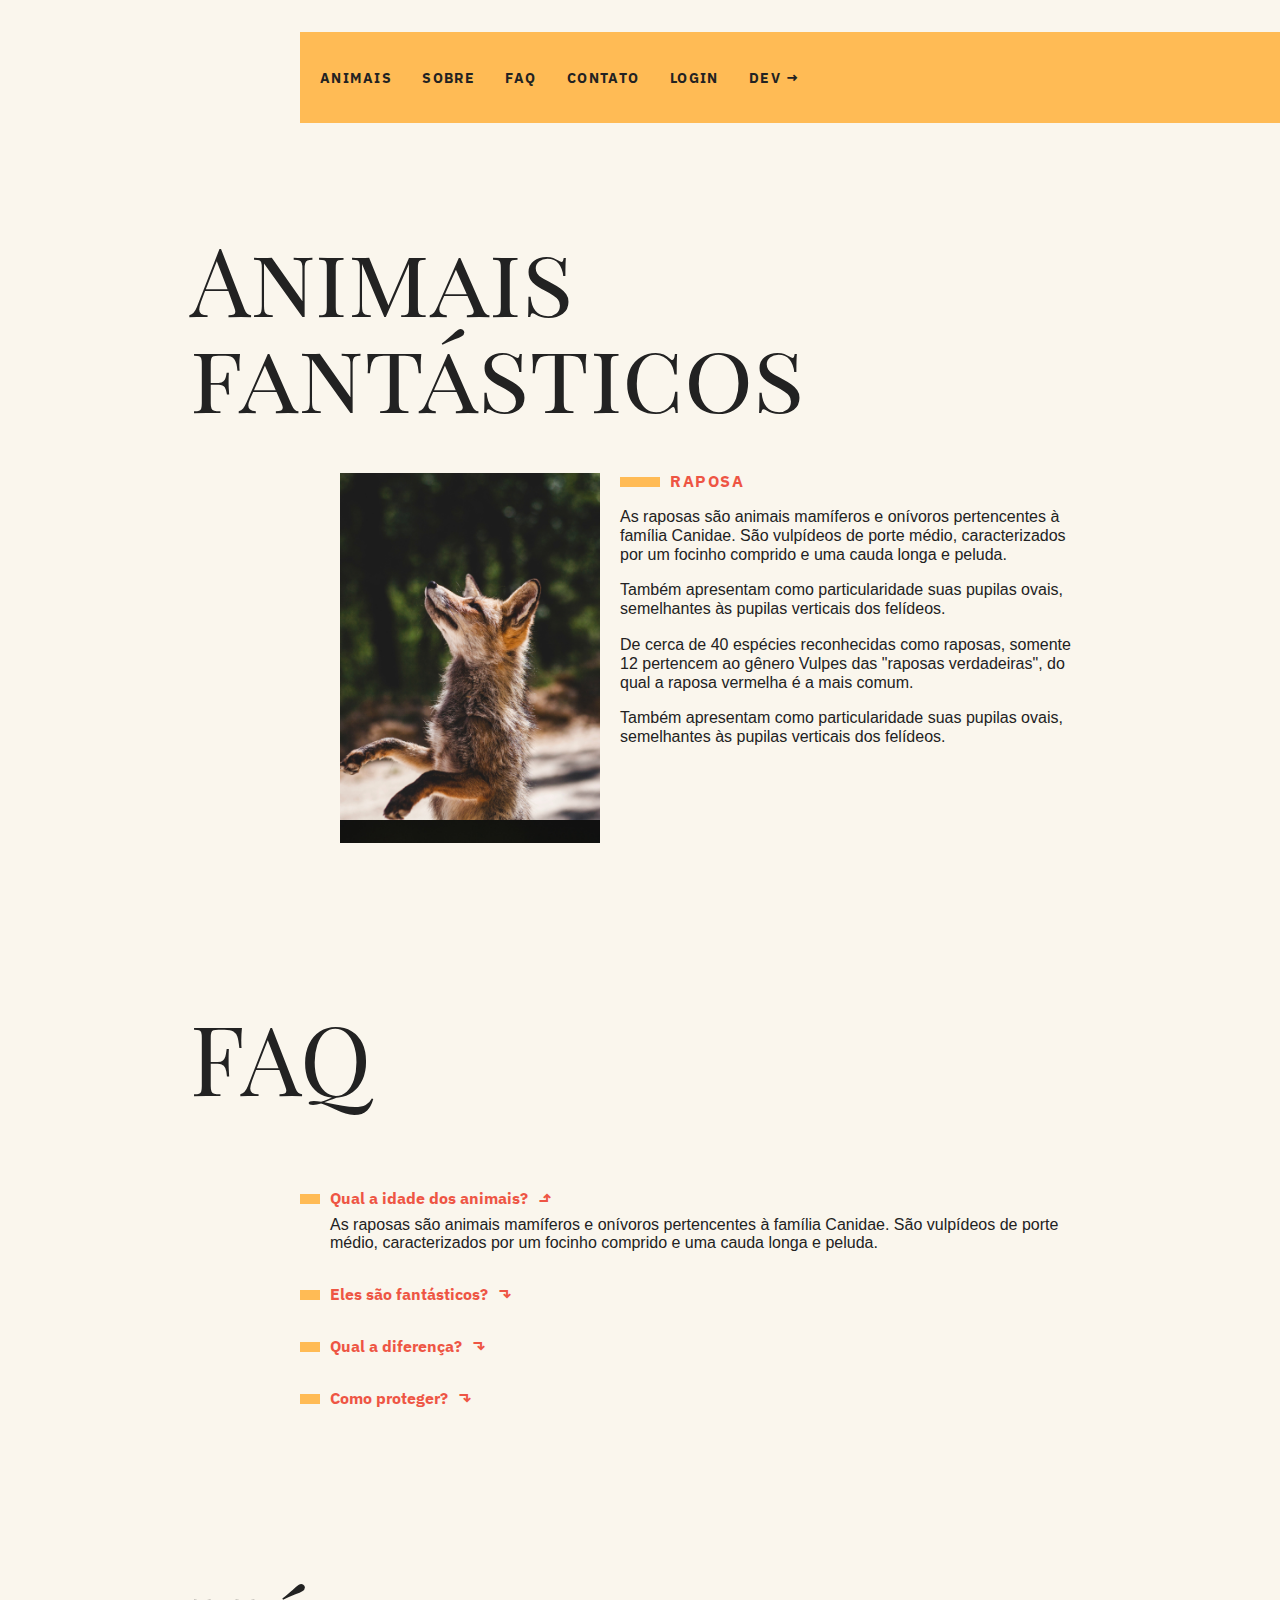
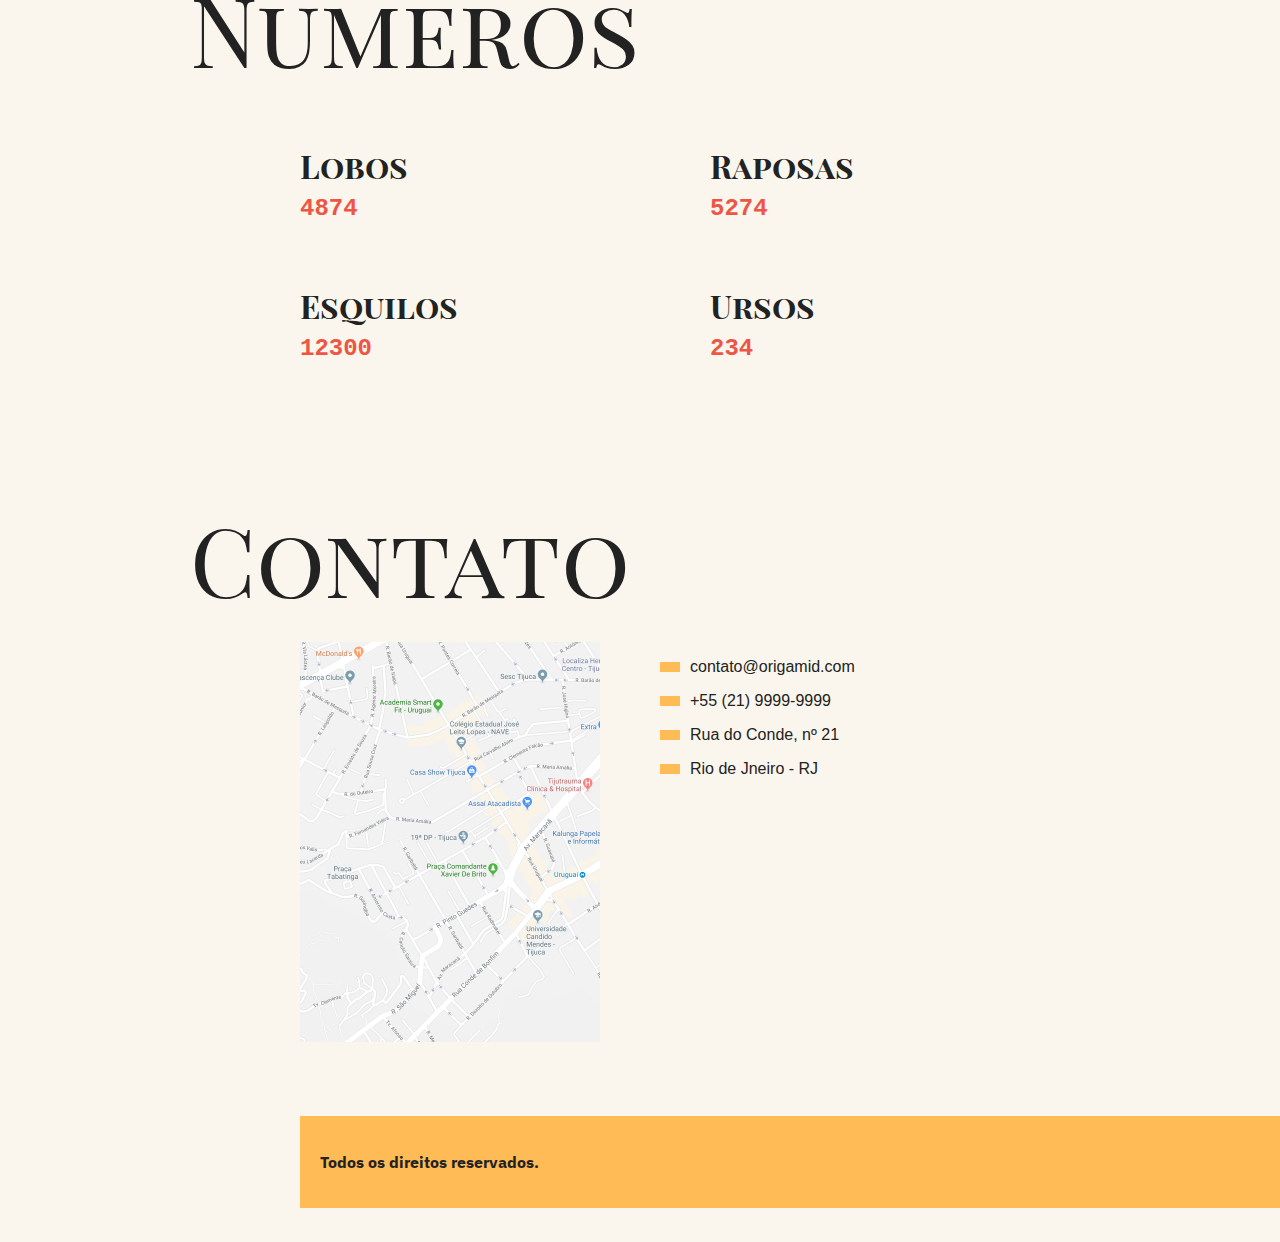
==== Animais/index.html @ 062aabba "feat: adjusts" ====
<!DOCTYPE html>
<html lang="pt-br">

<head>
  <meta charset="UTF-8">
  <meta http-equiv="X-UA-Compatible" content="IE=edge">
  <meta name="viewport" content="width=device-width, initial-scale=1.0">
  <link rel="stylesheet" href="globalStyle.css">
  <title>Animais Fantásticos</title>
</head>

<body>
  <div class="gridContainer">
    <nav class="menu js-menu" data-menu="suave">
      <button data-menu="button" aria-expanded="false" aria-controls="menu">Menu</button>
      <ul data-menu="lista" id="menu">
        <li><a href="#animais">Animais</a></li>
        <li data-dropdown>
          <a href="#sobre.html">Sobre</a>
          <ul class="dropdown-menu">
            <li><a href="#empresa.html">Empresa</a></li>
            <li><a href="#equipe.html">equipe</a></li>
            <li><a href="#socios.html">Sócios</a></li>
            <li><a href="#investidores.html">Investidores</a></li>
          </ul>
        </li>
        <li><a href="#faq">Faq</a></li>
        <li><a href="#contato">Contato</a></li>
        <li><a data-modal="abrir" href="login.html">Login</a></li>
        <li><a href="https://www.origamid.com/" target="_blank">Dev →</a></li>
      </ul>
    </nav>

    <section class=" grid-section animais" data-anime="scroll" id="animais">
      <h1 class="titulo">Animais fantásticos</h1>
      <ul class="listaAnimais js-tabmenu">
        <li><img src="./img/imagem1.jpg" alt="imagem de raposa"></li>
        <li><img src="./img/imagem2.jpg" alt="imagem de esquilo"></li>
        <li><img src="./img/imagem3.jpg" alt="imagem de urso"></li>
        <li><img src="./img/imagem4.jpg" alt="imegem de lobo"></li>
        <li><img src="./img/imagem5.jpg" alt="imagem de macaco"></li>
        <li><img src="./img/imagem6.jpg" alt="imegem de leão"></li>
      </ul>

      <div class="descricaoAnimais js-tabcontent">
        <section data-anime="show-right">
          <h2>Raposa</h2>
          <p>As raposas são animais mamíferos e onívoros pertencentes à família Canidae. São vulpídeos de porte médio, caracterizados
            por um focinho comprido e uma cauda longa e peluda.</p>
          <p>Também apresentam como particularidade suas pupilas ovais, semelhantes às pupilas verticais dos felídeos.</p>
          <p>De cerca de 40 espécies reconhecidas como raposas, somente 12 pertencem ao gênero Vulpes das "raposas verdadeiras", do
            qual a raposa vermelha é a mais comum.</p>
          <p>Também apresentam como particularidade suas pupilas ovais, semelhantes às pupilas verticais dos felídeos.</p>
        </section>
        <section data-anime="show-right">
          <h2>Esquilo</h2>
          <p>Os esquilos pertencem a uma grande família de mamíferos roedores, de pequeno e médio porte, conhecida como Sciuridae.</p>
          <p>Os esquilos estão espalhados por quase todo o mundo, a maioria nas zonas de climas temperado ou tropical, mas também em algumas zonas de clima frio. Como todos os roedores, possuem presas fortíssimas, com que roem facilmente sementes, principalmente bolotas.</p>
          <p>Depois de 28 dias de gestação, nascem 4 ou 5 filhotes (no máximo 7) duas vezes por ano. O seu tamanho varia muito, desde os pequenos esquilos Myosciurus pumilio, que têm de 7 a 10 cm de comprimento, às grandes marmotas da espécie Marmota marmota, que têm de 53 a 73 cm de comprimento (com a cauda).</p>
        </section>
        <section data-anime="show-down">
          <h2>Urso</h2>
          <p>Os Ursos (latim científico: Ursidae) constituem uma família de mamíferos plantígrados, geralmente de grande porte, contendo os ursos e os pandas.</p>
          <p>Algumas características comuns dos ursos são pelagem espessa, rabo curto, o olfato desenvolvido e as garras não retráteis. Os ursídeos são geralmente animais omnívoros, mas se alimentam principalmente de carne.</p>
          <p>A maioria dos ursos costumam preparar-se para hibernar durante o inverno, comendo grandes quantidades de comida antes de entrar em uma toca para o período de sono profundo.</p>
          <p>
            Os ursos existem em todos os continentes, em exceção na África, embora algumas fontes afirmem terem avistado o Urso nandi, mas sem comprovarem a sua existência.
          </p>
        </section>
        <section data-anime="show-down">
          <h2>Lobo</h2>
          <p>O lobo (também chamado de lobo-cinzento; nome científico: Canis lupus) é uma espécie de mamífero canídeo do gênero Canis. É um sobrevivente da Era do Gelo, originário do Pleistoceno Superior, cerca de 300 mil anos atrás. </p>
          <p>O peso e tamanho dos lobos variam muito em todo o mundo, tendendo a aumentar proporcionalmente com a latitude, como previsto pela teoria de Christian Bergmann. Em geral, a altura, medida a partir dos ombros, varia de 60 a 95 centímetros. </p>
          <p>Os lobos são capazes de percorrer longas distâncias com uma velocidade média de 10 quilômetros por hora e são conhecidos por atingir velocidades próximas a 65 quilômetros por hora durante uma perseguição.</p>
          <p>
            Os lobos têm pelos volumosos repartidos em duas camadas. A primeira camada é constituída por pelos resistentes que repelem água e sujeira. A segunda camada forma uma pelagem densa, isolante à água. O subpelo é espalhado pelo corpo na forma de grandes tufos no final da primavera ou início do verão (com variações anuais).
          </p>
        </section>
        <section data-anime="show-down">
          <h2>Macaco</h2>
          <p>Macaco é um termo de origem africana (provavelmente do banto makako) utilizado como designação comum a todas as espécies de símios ou primatas antropoides. É aplicada restritivamente no Brasil aos cebídeos (ou macacos do Novo Mundo) em geral. No sentido estrito, "macaco" refere-se às espécies de primatas pertencentes ao género Macaca.</p>
          <p>A designação mico se origina, segundo o Dicionário Aurélio, do caraíba (karib) continental. É bastante usada no Brasil, onde costuma aplicar-se às espécies do gênero Cebus, no Sul, e às espécies de pequeno porte, ou saguis, no Norte. </p>
          <p>Os macacos variam em tamanho desde o sagui-pigmeu, que pode ser tão pequeno quanto 117 mm ( 4+5 ⁄ 8 pol) com 172 mm ( 6+3 ⁄ 4 pol) de cauda e pouco mais de 100 g ( 3+1 ⁄ 2 oz) em peso[5], para o mandril macho, quase 1 m (3 pés 3 pol) de comprimento e pesando até 36 kg (79 lb). Alguns são arbóreos (vivendo em árvores), enquanto outros vivem na savana ; as dietas diferem entre as várias espécies, mas podem conter qualquer um dos seguintes alimentos: frutas, folhas, sementes, nozes, flores, ovos e pequenos animais (incluindo insetos e aranhas)</p>
        </section>
        <section data-anime="show-down">
          <h2>Leão</h2>
          <p>O leão [feminino: leoa] (nome científico: Panthera leo) é uma espécie de mamífero carnívoro do gênero Panthera e da família Felidae. A espécie é atualmente encontrada na África subsaariana e na Ásia, com uma única população remanescente em perigo, no Parque Nacional da Floresta de Gir, Gujarat, Índia. </p>
          <p>A pelagem é unicolor de coloração castanha, e os machos apresentam uma juba característica. Uma das características mais marcantes da espécie é a presença de um tufo de pelos pretos na cauda, que também possui uma espora. </p>
          <p>É um animal sociável que vive em grupos que consiste das leoas e suas crias, o macho dominante e alguns machos jovens que ainda não alcançaram a maturidade sexual.</p>
          <p>A dieta consiste principalmente de grandes ungulados e possuem hábitos noturnos e crepusculares, descansando e dormindo na maior parte do dia. Leões vivem por volta de 10-14 anos na natureza, enquanto em cativeiro eles podem viver por até 30 anos. Alguns animais desenvolveram o hábito de atacar e devorar humanos, ficando conhecidos como "devoradores de homens".
          </p>
        </section>
      </div>
    </section>

    <section class="grid-section faq" id="faq" data-anime="scroll">
      <h1 class="titulo">FAQ</h1>
      <dl class="faqLista js-accordion" data-anime="accordion">
        <dt>Qual a idade dos animais?</dt>
        <dd>As raposas são animais mamíferos e onívoros pertencentes à família Canidae. São vulpídeos de porte médio, caracterizados por um focinho comprido e uma cauda longa e peluda.</dd>
        <dt>Eles são fantásticos?</dt>
        <dd>Também apresentam como particularidade suas pupilas ovais, semelhantes às pupilas verticais dos felídeos.</dd>
        <dt>Qual a diferença?</dt>
        <dd>As raposas são animais mamíferos e onívoros pertencentes à família Canidae. São vulpídeos de porte médio, caracterizados por um focinho comprido e uma cauda longa e peluda.</dd>
        <dt>Como proteger?</dt>
        <dd>Também apresentam como particularidade suas pupilas ovais, semelhantes às pupilas verticais dos felídeos.</dd>
      </dl>
    </section>
    <section class="grid-section numero" data-anime="scroll">
      <h1 class="titulo">Números</h1>
      <div class="numeros-grid">
        <div class="numero-animal">
          <h3>Lobos</h3>
          <span data-numero="">4874</span>
        </div>
        <div class="numero-animal">
          <h3>Raposas</h3>
          <span data-numero="">5274</span>
        </div>
        <div class="numero-animal">
          <h3>Esquilos</h3>
          <span data-numero="">12300</span>
        </div>
        <div class="numero-animal">
          <h3>Ursos</h3>
          <span data-numero="">234</span>
        </div>
      </div>
    </section>
    <section class="grid-section contato" id="contato" data-anime="scroll">
      <h1 class="titulo">Contato</h1>
      <div class="mapa" data-tooltip aria-label="Endereço pŕoximo ao estacionamento">
        <img src="./img/mapa.png">
      </div>
      <ul class="dados">
        <li>contato@origamid.com</li>
        <li>+55 (21) 9999-9999</li>
        <li>Rua do Conde, nº 21</li>
        <li>Rio de Jneiro - RJ</li>
      </ul>
    </section>

    <footer class="copy">
      <p>Todos os direitos reservados.</p>
    </footer>
  </div>

  <section class="modalContainer" data-modal="container">
    <div class="modal">
      <button data-modal="fechar" class="fechar">X</button>
      <form action="">
        <label for="email">Email:</label>
        <input type="email" name="email" id="email">
        <label for="senha">Senha:</label>
        <input type="password" name="senha" id="senha">
        <button type="submit">Entrar</button>
      </form>
    </div>
  </section>
  <script src="./JS/script.js"></script>
</body>

</html>
---- Animais/globalStyle.css ----
@import 'style.css';
@import 'modal.css';
@import 'tooltip.css';
@import 'dropdown.css';
@import 'menuMobile.css';
@import 'numeros.css'
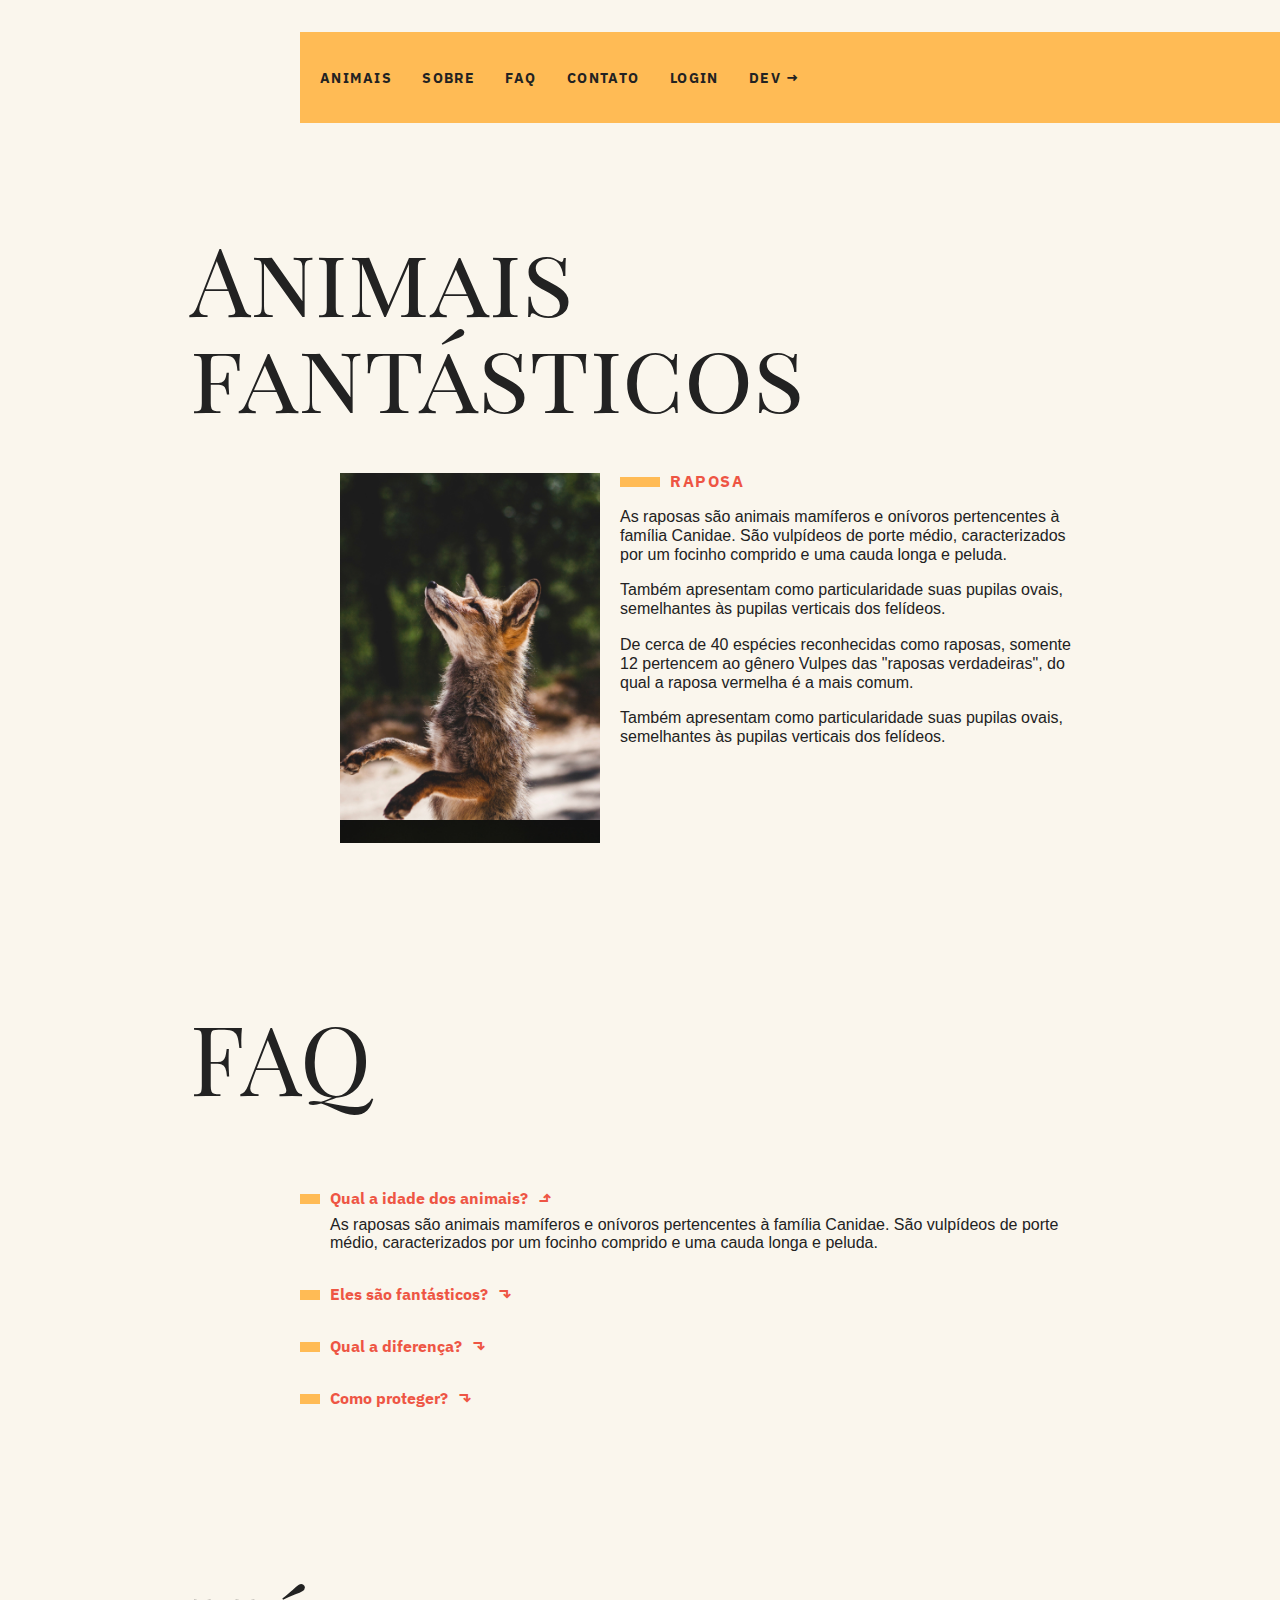
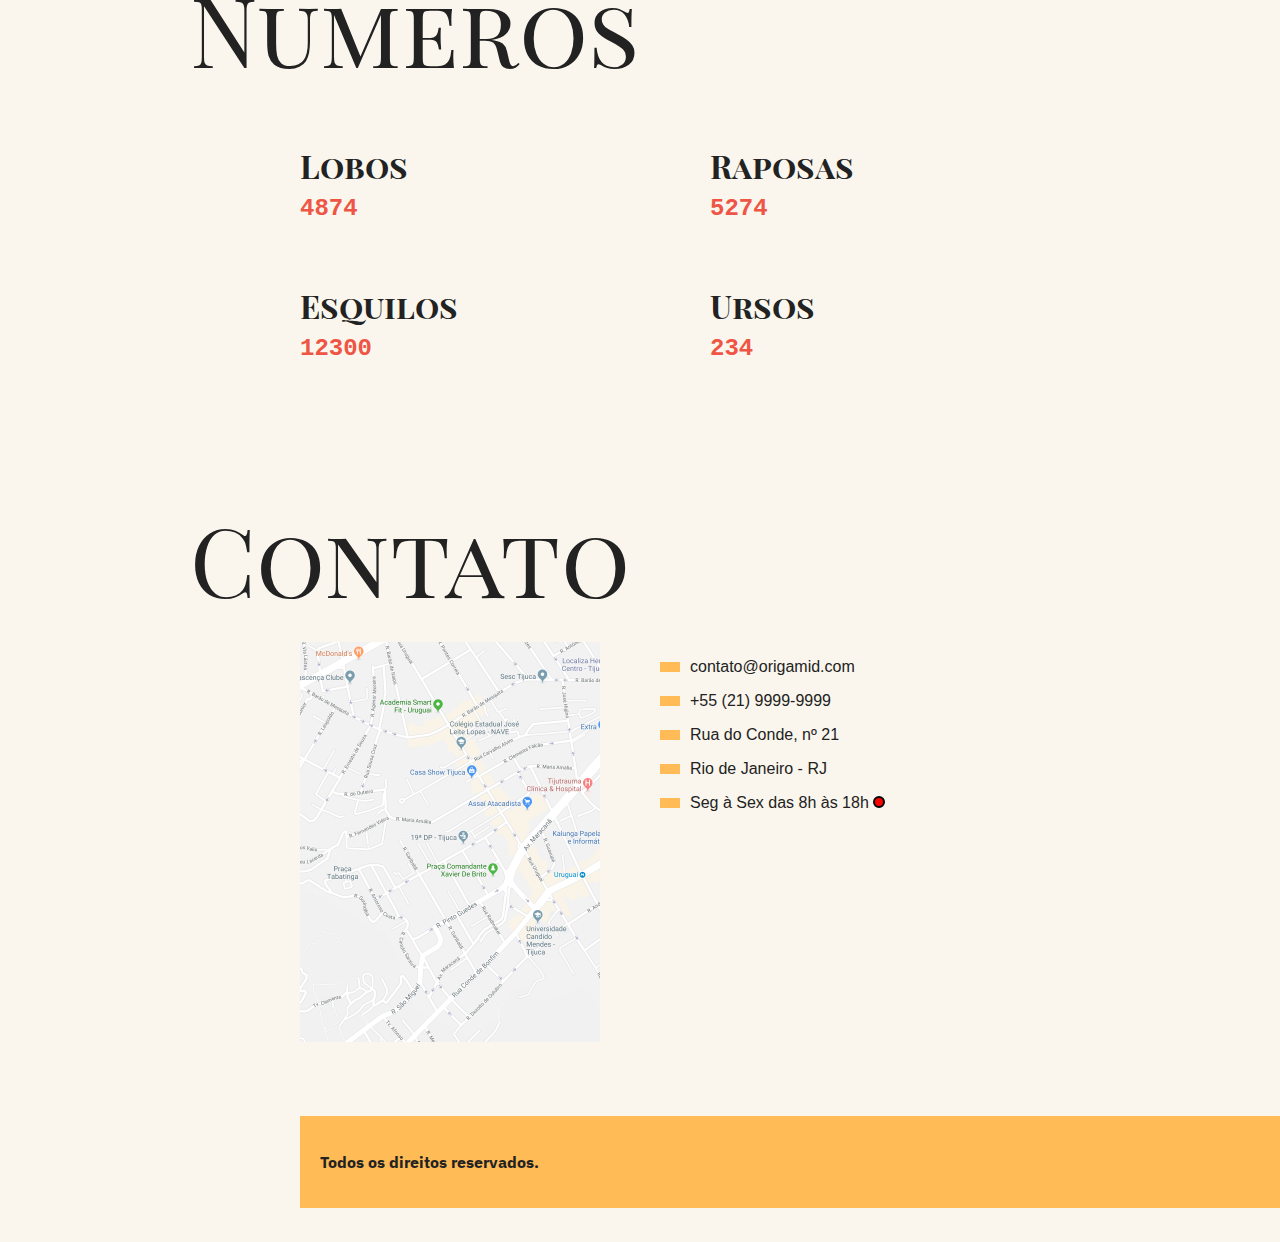
==== commit 29c098ab: "feat: improving componentization of css files" ====
--- a/Animais/index.html
+++ b/Animais/index.html
@@ -5,7 +5,7 @@
   <meta charset="UTF-8">
   <meta http-equiv="X-UA-Compatible" content="IE=edge">
   <meta name="viewport" content="width=device-width, initial-scale=1.0">
-  <link rel="stylesheet" href="globalStyle.css">
+  <link rel="stylesheet" href="./CSS//globalStyle.css">
   <title>Animais Fantásticos</title>
 </head>
 
@@ -136,7 +136,8 @@
         <li>contato@origamid.com</li>
         <li>+55 (21) 9999-9999</li>
         <li>Rua do Conde, nº 21</li>
-        <li>Rio de Jneiro - RJ</li>
+        <li>Rio de Janeiro - RJ</li>
+        <li data-semana="1,2,3,4,5" data-horario="8,18">Seg à Sex das 8h às 18h</li>
       </ul>
     </section>
 
--- a/Animais/CSS/globalStyle.css
+++ b/Animais/CSS/globalStyle.css
@@ -0,0 +1,6 @@
+@import 'style.css';
+@import 'modal.css';
+@import 'tooltip.css';
+@import 'dropdown.css';
+@import 'menuMobile.css';
+@import 'numeros.css'